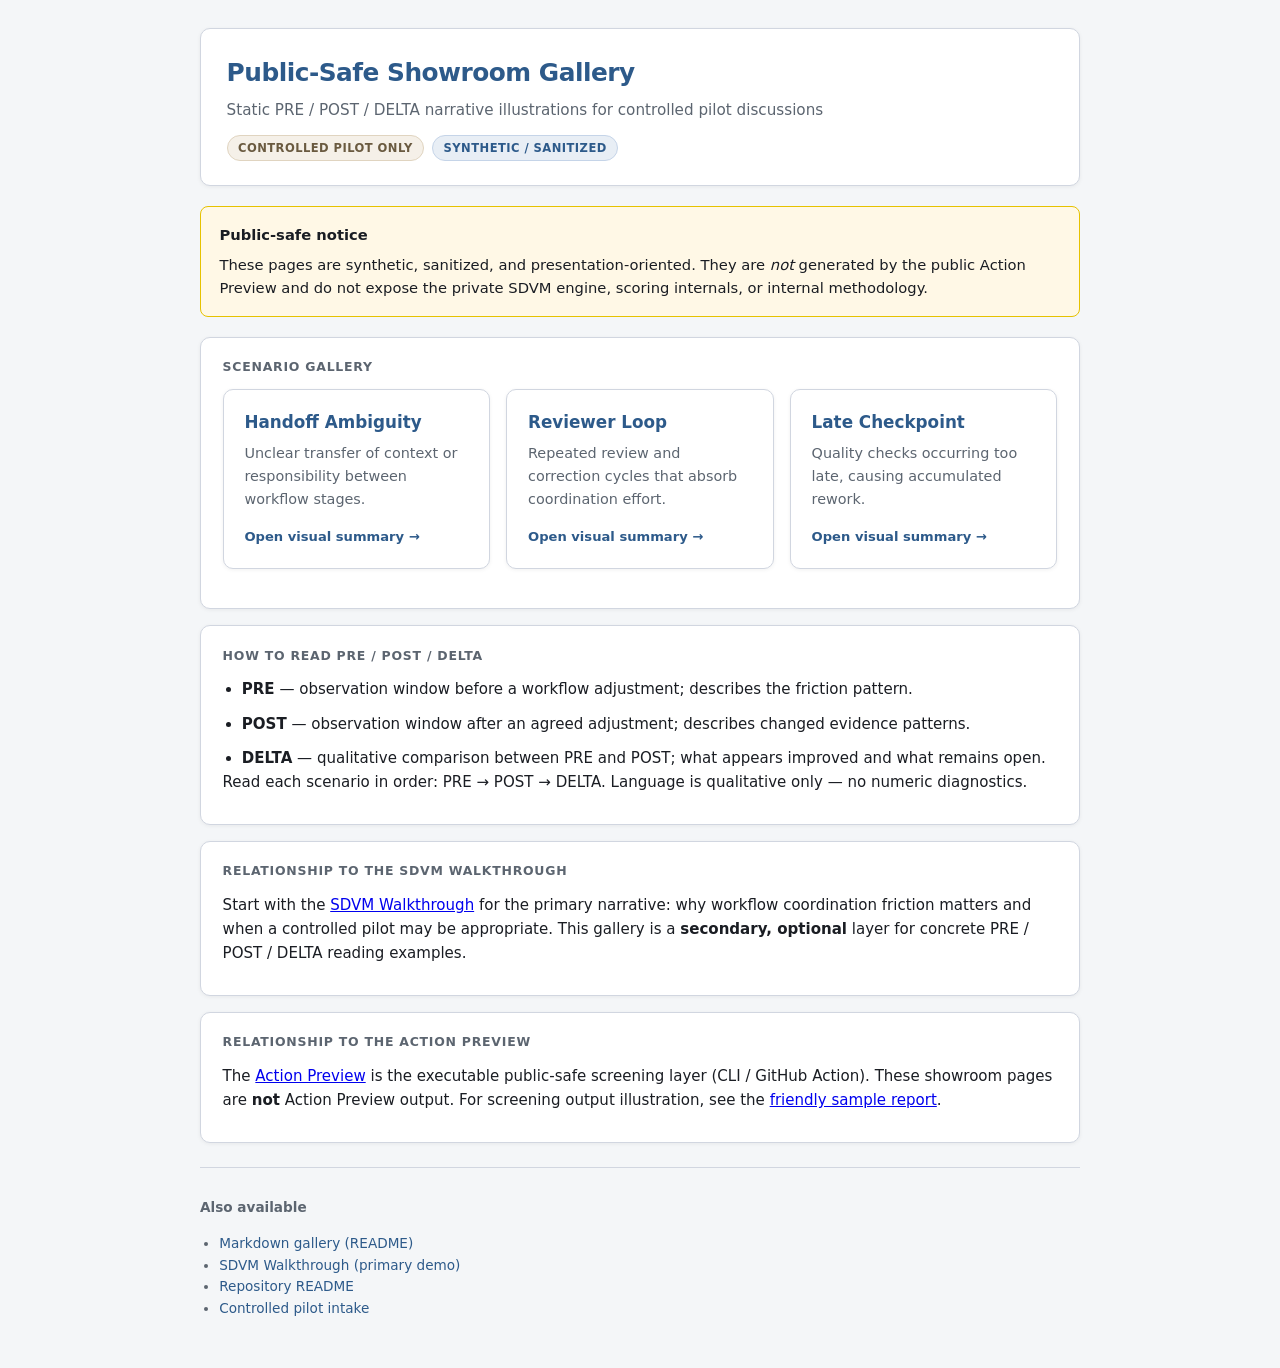
==== docs/demo/showroom/index.html @ 50a1cc12 "Add visual public-safe showroom reports Co-authored-by: Cursor <cursoragent@cursor.com>" ====
<!DOCTYPE html>
<html lang="en">
<head>
  <meta charset="utf-8">
  <meta name="viewport" content="width=device-width, initial-scale=1">
  <title>Public-Safe Showroom Gallery</title>
  <link rel="stylesheet" href="showroom.css">
</head>
<body>
  <div class="wrap">
    <header class="report-header">
      <h1>Public-Safe Showroom Gallery</h1>
      <p class="pathology">Static PRE / POST / DELTA narrative illustrations for controlled pilot discussions</p>
      <div class="meta">
        <span class="badge badge-pilot">Controlled pilot only</span>
        <span class="badge badge-pattern">Synthetic / sanitized</span>
      </div>
    </header>

    <div class="notice">
      <strong>Public-safe notice</strong>
      These pages are synthetic, sanitized, and presentation-oriented. They are <em>not</em> generated by the public Action Preview and do not expose the private SDVM engine, scoring internals, or internal methodology.
    </div>

    <section class="section">
      <h2>Scenario gallery</h2>
      <div class="scenario-grid">
        <a class="scenario-card" href="handoff_ambiguity/summary.html">
          <h3>Handoff Ambiguity</h3>
          <p>Unclear transfer of context or responsibility between workflow stages.</p>
          <span class="link-hint">Open visual summary →</span>
        </a>
        <a class="scenario-card" href="reviewer_loop/summary.html">
          <h3>Reviewer Loop</h3>
          <p>Repeated review and correction cycles that absorb coordination effort.</p>
          <span class="link-hint">Open visual summary →</span>
        </a>
        <a class="scenario-card" href="late_checkpoint/summary.html">
          <h3>Late Checkpoint</h3>
          <p>Quality checks occurring too late, causing accumulated rework.</p>
          <span class="link-hint">Open visual summary →</span>
        </a>
      </div>
    </section>

    <section class="section">
      <h2>How to read PRE / POST / DELTA</h2>
      <ul>
        <li><strong>PRE</strong> — observation window before a workflow adjustment; describes the friction pattern.</li>
        <li><strong>POST</strong> — observation window after an agreed adjustment; describes changed evidence patterns.</li>
        <li><strong>DELTA</strong> — qualitative comparison between PRE and POST; what appears improved and what remains open.</li>
      </ul>
      <p>Read each scenario in order: PRE → POST → DELTA. Language is qualitative only — no numeric diagnostics.</p>
    </section>

    <section class="section">
      <h2>Relationship to the SDVM walkthrough</h2>
      <p>Start with the <a href="../sdvm_walkthrough_demo.html">SDVM Walkthrough</a> for the primary narrative: why workflow coordination friction matters and when a controlled pilot may be appropriate. This gallery is a <strong>secondary, optional</strong> layer for concrete PRE / POST / DELTA reading examples.</p>
    </section>

    <section class="section">
      <h2>Relationship to the Action Preview</h2>
      <p>The <a href="../../../README.md">Action Preview</a> is the executable public-safe screening layer (CLI / GitHub Action). These showroom pages are <strong>not</strong> Action Preview output. For screening output illustration, see the <a href="../friendly_sample_report.html">friendly sample report</a>.</p>
    </section>

    <footer class="footer">
      <p><strong>Also available</strong></p>
      <ul>
        <li><a href="README.md">Markdown gallery (README)</a></li>
        <li><a href="../sdvm_walkthrough_demo.html">SDVM Walkthrough (primary demo)</a></li>
        <li><a href="../../../README.md">Repository README</a></li>
        <li><a href="https://sdvm.tech/pilot/intake/">Controlled pilot intake</a></li>
      </ul>
    </footer>
  </div>
</body>
</html>
---- docs/demo/showroom/showroom.css ----
:root {
  --bg: #f4f6f8;
  --surface: #ffffff;
  --elevated: #eef1f5;
  --text: #1a1d23;
  --muted: #5c6570;
  --border: #d1d6e0;
  --accent: #2d5a8a;
  --accent-soft: #e8eef5;
  --notice-bg: #fff8e6;
  --notice-border: #e6c200;
  --pre: #5a4a8a;
  --pre-bg: #f0edf8;
  --post: #2d6a4f;
  --post-bg: #e8f5ee;
  --delta: #8a5a2d;
  --delta-bg: #f8f0e8;
  --badge-neutral: #eef1f5;
  --shadow: 0 1px 4px rgba(0, 0, 0, 0.06);
  --radius: 10px;
  --font: system-ui, -apple-system, "Segoe UI", Roboto, sans-serif;
}

* { box-sizing: border-box; }

body {
  margin: 0;
  font-family: var(--font);
  background: var(--bg);
  color: var(--text);
  line-height: 1.6;
  font-size: 16px;
}

.wrap {
  max-width: 920px;
  margin: 0 auto;
  padding: 1.75rem 1.25rem 3rem;
}

.report-header {
  background: var(--surface);
  border: 1px solid var(--border);
  border-radius: var(--radius);
  padding: 1.5rem 1.6rem;
  margin-bottom: 1.25rem;
  box-shadow: var(--shadow);
}

.report-header h1 {
  margin: 0 0 0.35rem;
  font-size: 1.55rem;
  font-weight: 700;
  color: var(--accent);
  letter-spacing: -0.02em;
}

.report-header .pathology {
  margin: 0 0 0.75rem;
  font-size: 0.95rem;
  color: var(--muted);
}

.report-header .meta {
  display: flex;
  flex-wrap: wrap;
  gap: 0.5rem;
}

.notice {
  background: var(--notice-bg);
  border: 1px solid var(--notice-border);
  border-radius: 8px;
  padding: 1rem 1.15rem;
  margin-bottom: 1.25rem;
  font-size: 0.92rem;
}

.notice strong {
  display: block;
  margin-bottom: 0.35rem;
}

.badge {
  display: inline-block;
  padding: 0.2rem 0.65rem;
  border-radius: 999px;
  font-size: 0.72rem;
  font-weight: 600;
  letter-spacing: 0.04em;
  text-transform: uppercase;
  border: 1px solid var(--border);
  background: var(--badge-neutral);
  color: var(--muted);
}

.badge-pre { background: var(--pre-bg); color: var(--pre); border-color: #d4cce8; }
.badge-post { background: var(--post-bg); color: var(--post); border-color: #b8dcc8; }
.badge-delta { background: var(--delta-bg); color: var(--delta); border-color: #e0cdb8; }
.badge-pattern { background: var(--accent-soft); color: var(--accent); border-color: #c5d4e8; }
.badge-pilot { background: #f5f0e8; color: #6a5a40; border-color: #e0d4c0; }

.section {
  background: var(--surface);
  border: 1px solid var(--border);
  border-radius: var(--radius);
  padding: 1.2rem 1.35rem;
  margin-bottom: 1rem;
  box-shadow: var(--shadow);
}

.section h2 {
  margin: 0 0 0.75rem;
  font-size: 0.78rem;
  font-weight: 700;
  text-transform: uppercase;
  letter-spacing: 0.06em;
  color: var(--muted);
}

.section h3 {
  margin: 0 0 0.5rem;
  font-size: 1rem;
  font-weight: 600;
  color: var(--text);
}

.section p,
.section li {
  margin: 0 0 0.65rem;
  font-size: 0.94rem;
  color: var(--text);
}

.section ul {
  margin: 0;
  padding-left: 1.2rem;
}

.section li:last-child { margin-bottom: 0; }

.phase-grid {
  display: grid;
  grid-template-columns: repeat(auto-fit, minmax(240px, 1fr));
  gap: 1rem;
  margin-bottom: 1rem;
}

.phase-card {
  background: var(--surface);
  border: 1px solid var(--border);
  border-radius: var(--radius);
  padding: 1.1rem 1.2rem;
  box-shadow: var(--shadow);
}

.phase-card.pre { border-top: 3px solid var(--pre); }
.phase-card.post { border-top: 3px solid var(--post); }
.phase-card.delta { border-top: 3px solid var(--delta); }

.phase-card .phase-label {
  font-size: 0.72rem;
  font-weight: 700;
  letter-spacing: 0.08em;
  text-transform: uppercase;
  margin-bottom: 0.5rem;
}

.phase-card.pre .phase-label { color: var(--pre); }
.phase-card.post .phase-label { color: var(--post); }
.phase-card.delta .phase-label { color: var(--delta); }

.phase-card .status {
  display: inline-block;
  margin-bottom: 0.65rem;
  font-size: 0.8rem;
  font-weight: 600;
  color: var(--muted);
}

.phase-card p {
  margin: 0;
  font-size: 0.9rem;
  color: var(--muted);
}

.scenario-grid {
  display: grid;
  grid-template-columns: repeat(auto-fit, minmax(260px, 1fr));
  gap: 1rem;
  margin-bottom: 1.25rem;
}

.scenario-card {
  background: var(--surface);
  border: 1px solid var(--border);
  border-radius: var(--radius);
  padding: 1.2rem 1.3rem;
  box-shadow: var(--shadow);
  text-decoration: none;
  color: inherit;
  display: block;
  transition: border-color 0.15s ease;
}

.scenario-card:hover {
  border-color: var(--accent);
}

.scenario-card h3 {
  margin: 0 0 0.4rem;
  font-size: 1.05rem;
  color: var(--accent);
}

.scenario-card p {
  margin: 0 0 0.75rem;
  font-size: 0.9rem;
  color: var(--muted);
}

.scenario-card .link-hint {
  font-size: 0.82rem;
  font-weight: 600;
  color: var(--accent);
}

.footer {
  margin-top: 1.5rem;
  padding-top: 1rem;
  border-top: 1px solid var(--border);
  font-size: 0.85rem;
  color: var(--muted);
}

.footer a {
  color: var(--accent);
  text-decoration: none;
}

.footer a:hover { text-decoration: underline; }

.footer ul {
  margin: 0.5rem 0 0;
  padding-left: 1.2rem;
}

.limitations {
  background: var(--elevated);
  border-left: 3px solid var(--muted);
}

@media (max-width: 600px) {
  .wrap { padding: 1.25rem 1rem 2rem; }
  .report-header h1 { font-size: 1.3rem; }
}
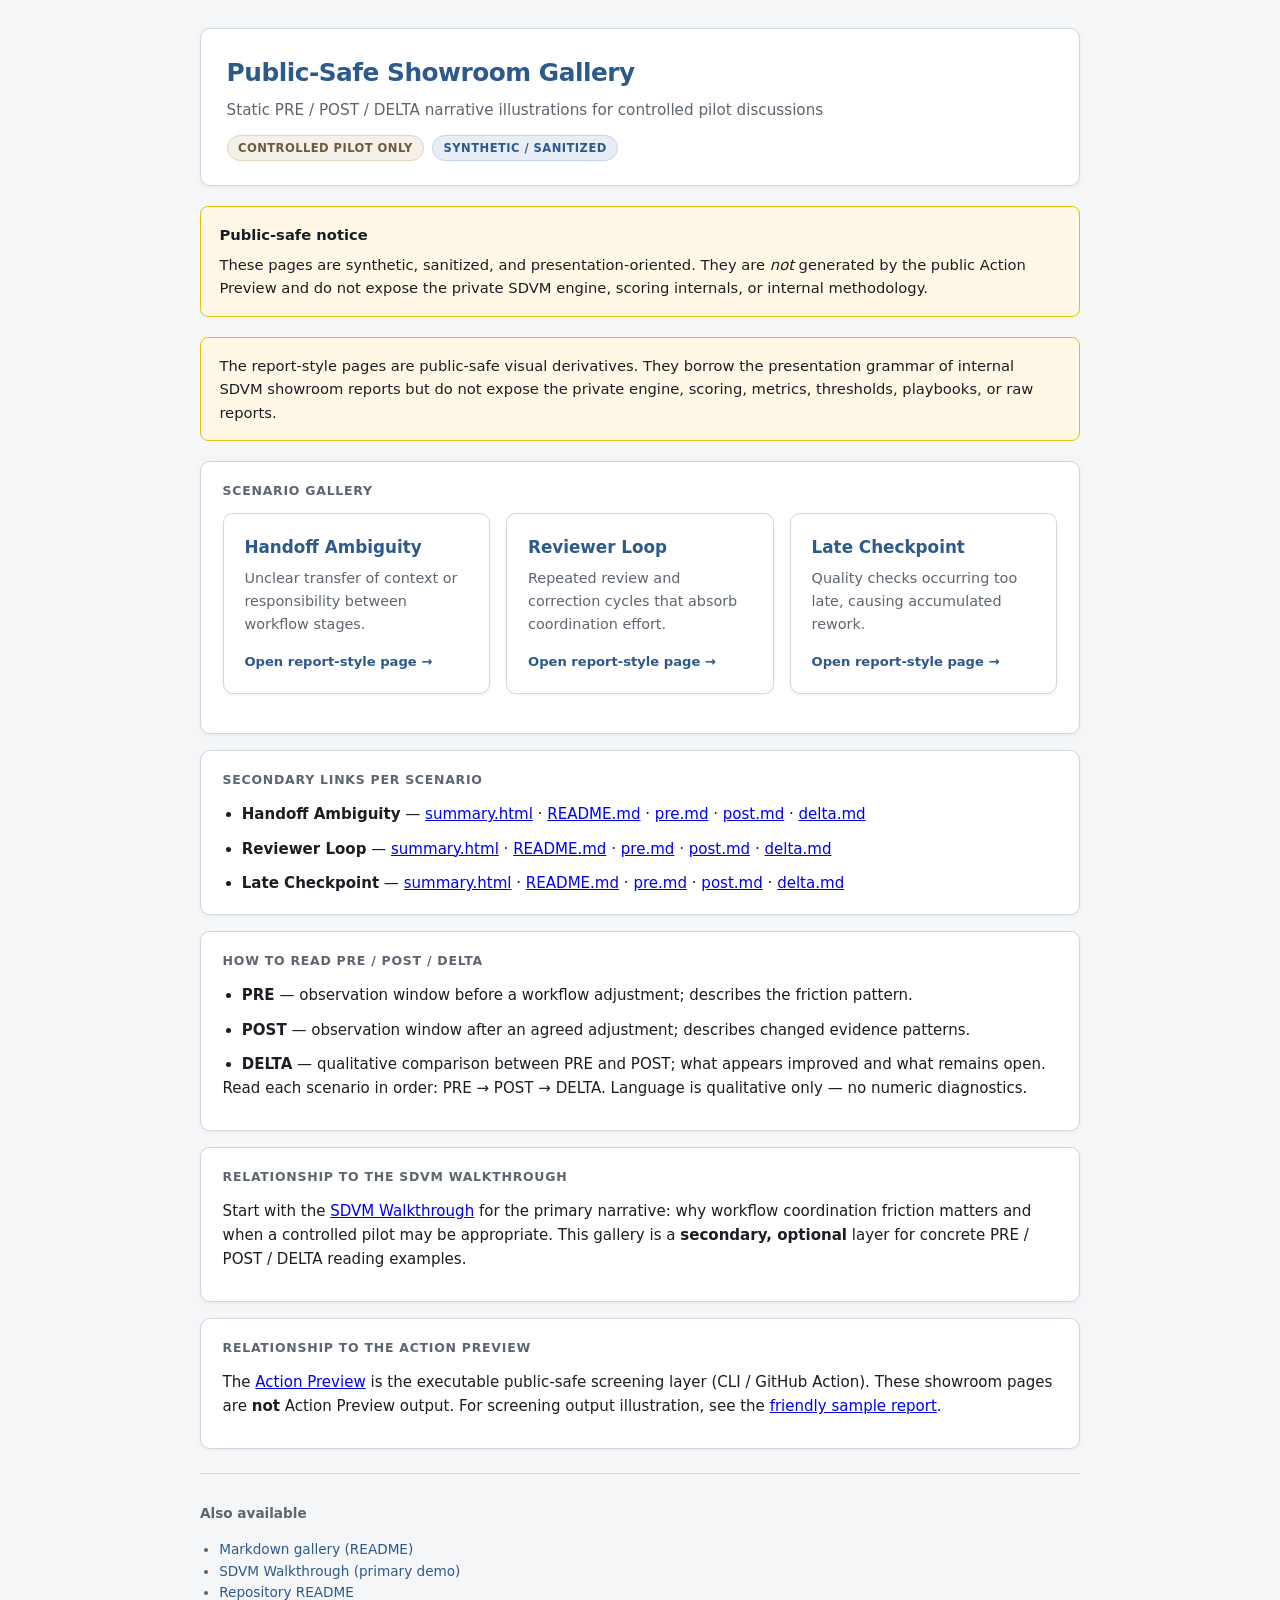
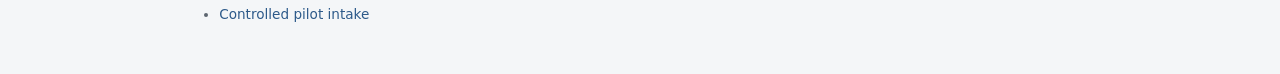
==== commit e454e5ef: "Add showroom-style public-safe report shell Introduce report-style HTML pages and CSS that approxima" ====
--- a/docs/demo/showroom/index.html
+++ b/docs/demo/showroom/index.html
@@ -22,25 +22,38 @@
       These pages are synthetic, sanitized, and presentation-oriented. They are <em>not</em> generated by the public Action Preview and do not expose the private SDVM engine, scoring internals, or internal methodology.
     </div>
 
+    <div class="notice" style="margin-top:12px">
+      The report-style pages are public-safe visual derivatives. They borrow the presentation grammar of internal SDVM showroom reports but do not expose the private engine, scoring, metrics, thresholds, playbooks, or raw reports.
+    </div>
+
     <section class="section">
       <h2>Scenario gallery</h2>
       <div class="scenario-grid">
-        <a class="scenario-card" href="handoff_ambiguity/summary.html">
+        <a class="scenario-card" href="handoff_ambiguity/report.html">
           <h3>Handoff Ambiguity</h3>
           <p>Unclear transfer of context or responsibility between workflow stages.</p>
-          <span class="link-hint">Open visual summary →</span>
+          <span class="link-hint">Open report-style page →</span>
         </a>
-        <a class="scenario-card" href="reviewer_loop/summary.html">
+        <a class="scenario-card" href="reviewer_loop/report.html">
           <h3>Reviewer Loop</h3>
           <p>Repeated review and correction cycles that absorb coordination effort.</p>
-          <span class="link-hint">Open visual summary →</span>
+          <span class="link-hint">Open report-style page →</span>
         </a>
-        <a class="scenario-card" href="late_checkpoint/summary.html">
+        <a class="scenario-card" href="late_checkpoint/report.html">
           <h3>Late Checkpoint</h3>
           <p>Quality checks occurring too late, causing accumulated rework.</p>
-          <span class="link-hint">Open visual summary →</span>
+          <span class="link-hint">Open report-style page →</span>
         </a>
       </div>
+    </section>
+
+    <section class="section">
+      <h2>Secondary links per scenario</h2>
+      <ul>
+        <li><strong>Handoff Ambiguity</strong> — <a href="handoff_ambiguity/summary.html">summary.html</a> · <a href="handoff_ambiguity/README.md">README.md</a> · <a href="handoff_ambiguity/pre.md">pre.md</a> · <a href="handoff_ambiguity/post.md">post.md</a> · <a href="handoff_ambiguity/delta.md">delta.md</a></li>
+        <li><strong>Reviewer Loop</strong> — <a href="reviewer_loop/summary.html">summary.html</a> · <a href="reviewer_loop/README.md">README.md</a> · <a href="reviewer_loop/pre.md">pre.md</a> · <a href="reviewer_loop/post.md">post.md</a> · <a href="reviewer_loop/delta.md">delta.md</a></li>
+        <li><strong>Late Checkpoint</strong> — <a href="late_checkpoint/summary.html">summary.html</a> · <a href="late_checkpoint/README.md">README.md</a> · <a href="late_checkpoint/pre.md">pre.md</a> · <a href="late_checkpoint/post.md">post.md</a> · <a href="late_checkpoint/delta.md">delta.md</a></li>
+      </ul>
     </section>
 
     <section class="section">
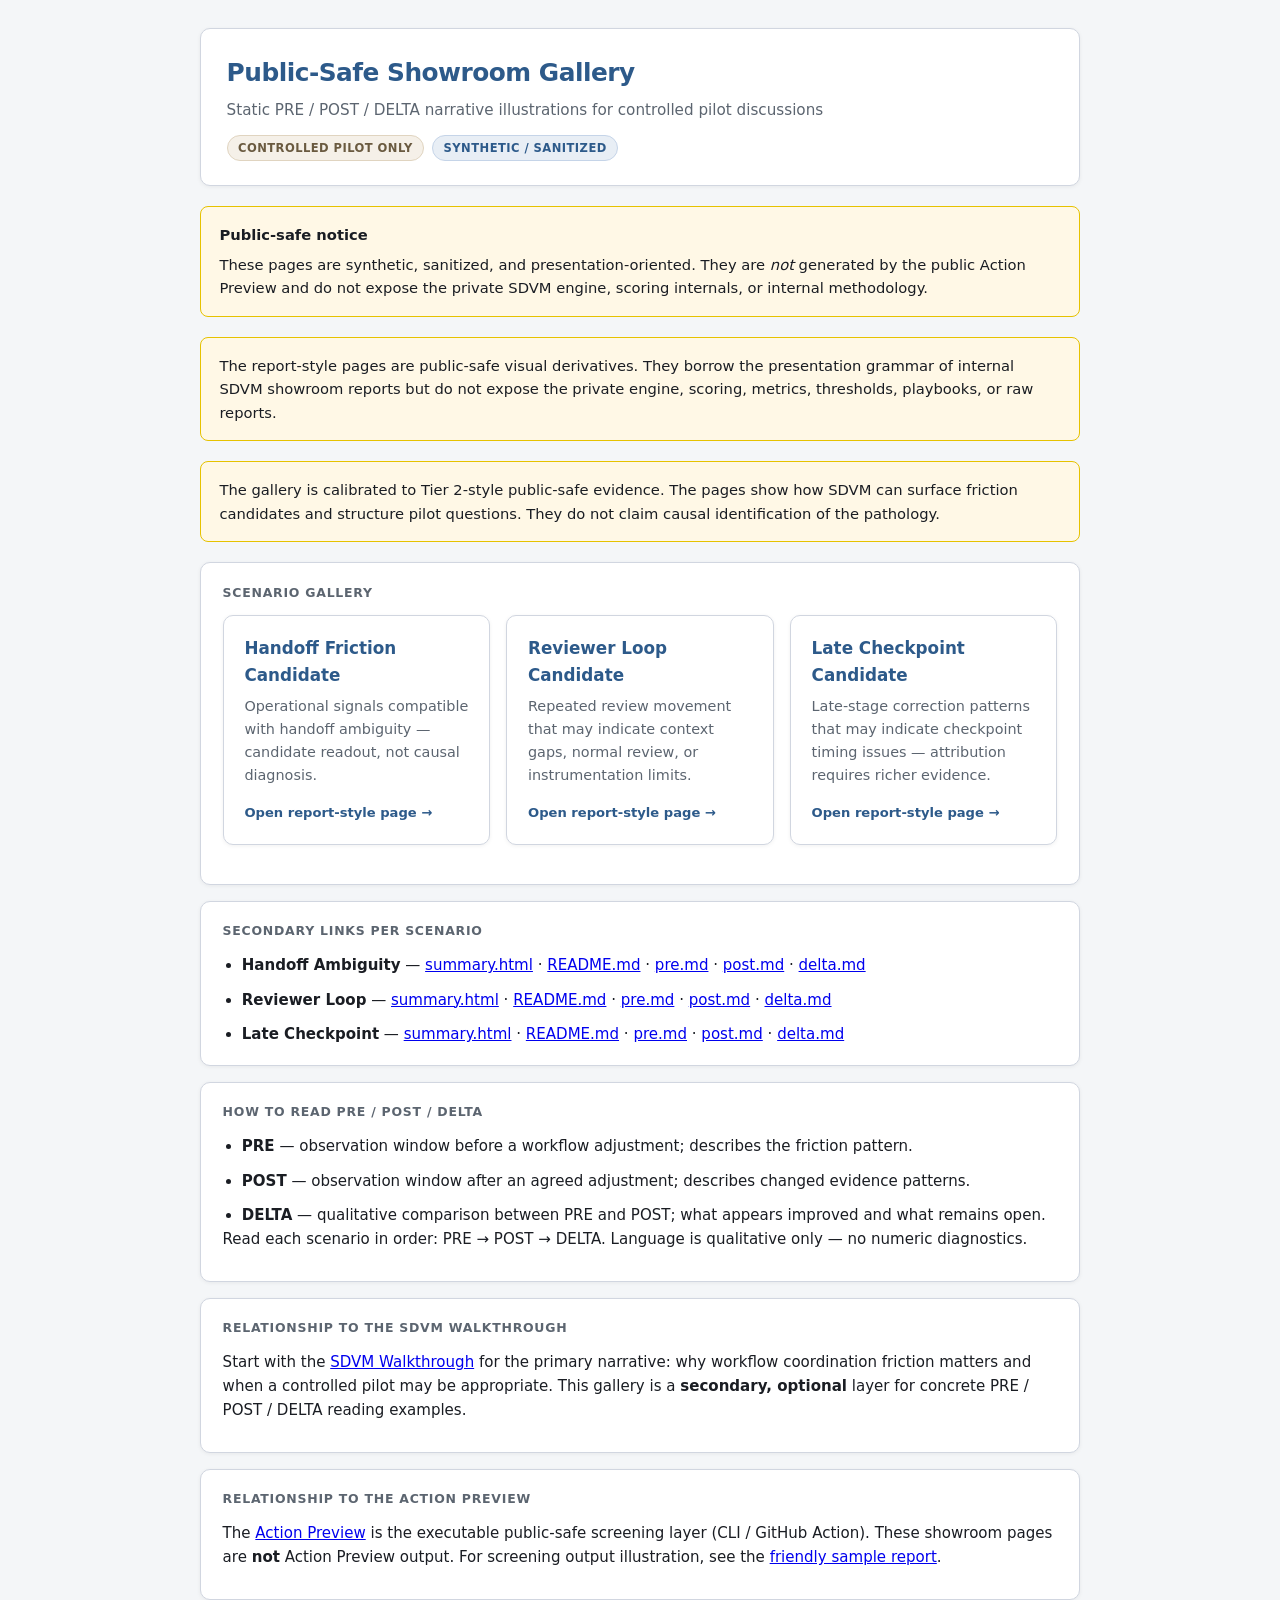
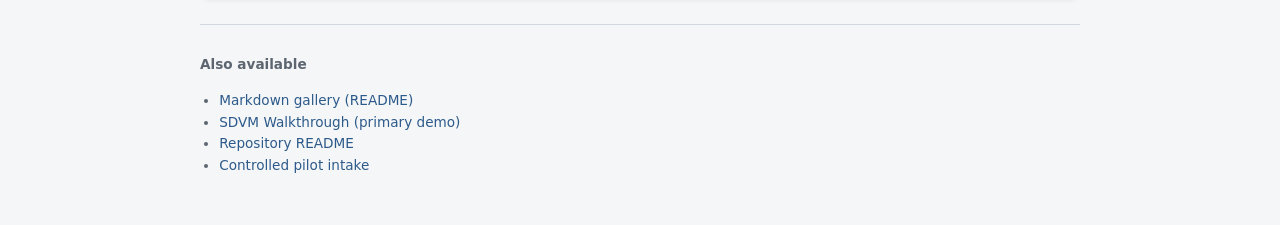
==== commit 49446ae8: "Calibrate showroom reports to Tier 2 evidence Reframe report-shell wording as candidate readouts wit" ====
--- a/docs/demo/showroom/index.html
+++ b/docs/demo/showroom/index.html
@@ -26,22 +26,26 @@
       The report-style pages are public-safe visual derivatives. They borrow the presentation grammar of internal SDVM showroom reports but do not expose the private engine, scoring, metrics, thresholds, playbooks, or raw reports.
     </div>
 
+    <div class="notice" style="margin-top:12px">
+      The gallery is calibrated to Tier 2-style public-safe evidence. The pages show how SDVM can surface friction candidates and structure pilot questions. They do not claim causal identification of the pathology.
+    </div>
+
     <section class="section">
       <h2>Scenario gallery</h2>
       <div class="scenario-grid">
         <a class="scenario-card" href="handoff_ambiguity/report.html">
-          <h3>Handoff Ambiguity</h3>
-          <p>Unclear transfer of context or responsibility between workflow stages.</p>
+          <h3>Handoff Friction Candidate</h3>
+          <p>Operational signals compatible with handoff ambiguity — candidate readout, not causal diagnosis.</p>
           <span class="link-hint">Open report-style page →</span>
         </a>
         <a class="scenario-card" href="reviewer_loop/report.html">
-          <h3>Reviewer Loop</h3>
-          <p>Repeated review and correction cycles that absorb coordination effort.</p>
+          <h3>Reviewer Loop Candidate</h3>
+          <p>Repeated review movement that may indicate context gaps, normal review, or instrumentation limits.</p>
           <span class="link-hint">Open report-style page →</span>
         </a>
         <a class="scenario-card" href="late_checkpoint/report.html">
-          <h3>Late Checkpoint</h3>
-          <p>Quality checks occurring too late, causing accumulated rework.</p>
+          <h3>Late Checkpoint Candidate</h3>
+          <p>Late-stage correction patterns that may indicate checkpoint timing issues — attribution requires richer evidence.</p>
           <span class="link-hint">Open report-style page →</span>
         </a>
       </div>
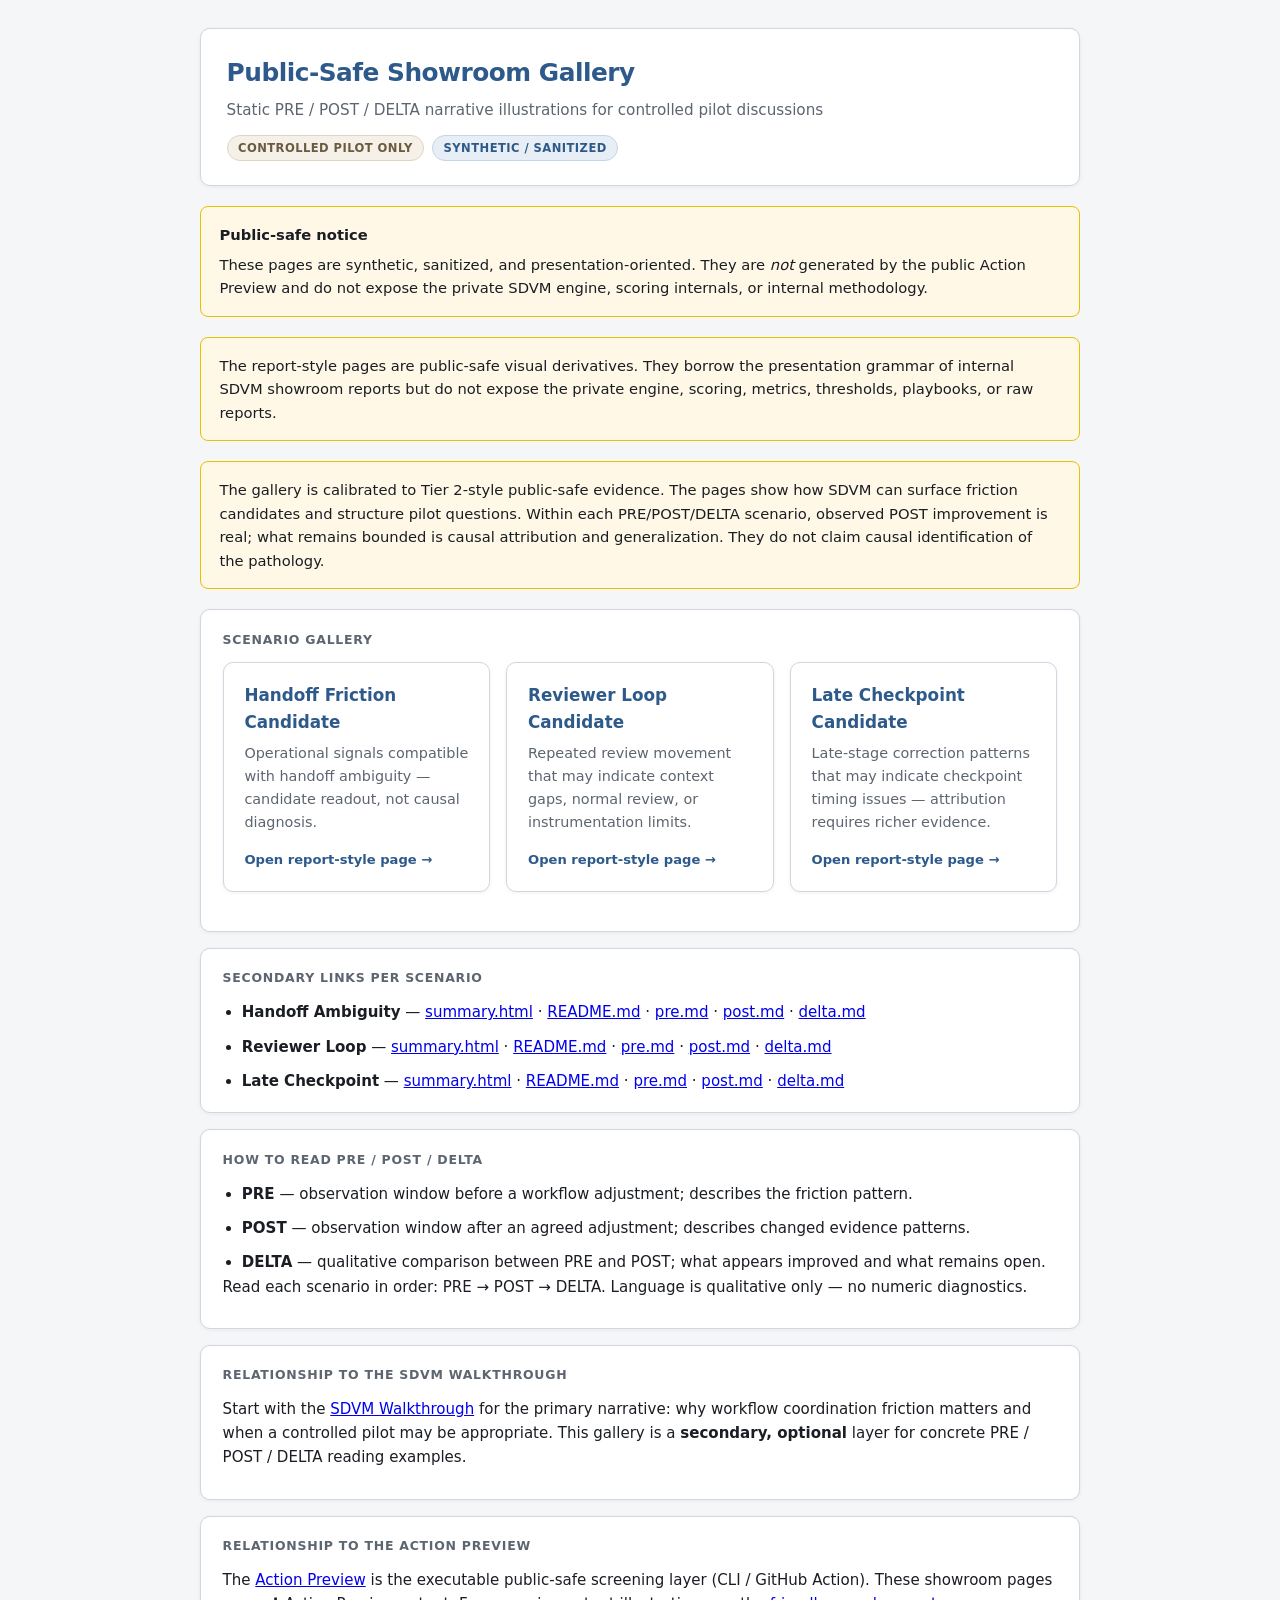
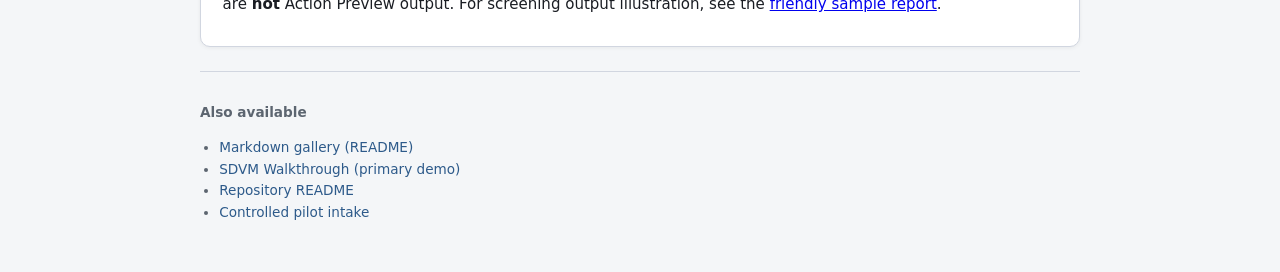
==== commit 950ba509: "Clarify observed POST improvements in showroom reports Distinguish observed PRE/POST movement within" ====
--- a/docs/demo/showroom/index.html
+++ b/docs/demo/showroom/index.html
@@ -27,7 +27,7 @@
     </div>
 
     <div class="notice" style="margin-top:12px">
-      The gallery is calibrated to Tier 2-style public-safe evidence. The pages show how SDVM can surface friction candidates and structure pilot questions. They do not claim causal identification of the pathology.
+      The gallery is calibrated to Tier 2-style public-safe evidence. The pages show how SDVM can surface friction candidates and structure pilot questions. Within each PRE/POST/DELTA scenario, observed POST improvement is real; what remains bounded is causal attribution and generalization. They do not claim causal identification of the pathology.
     </div>
 
     <section class="section">
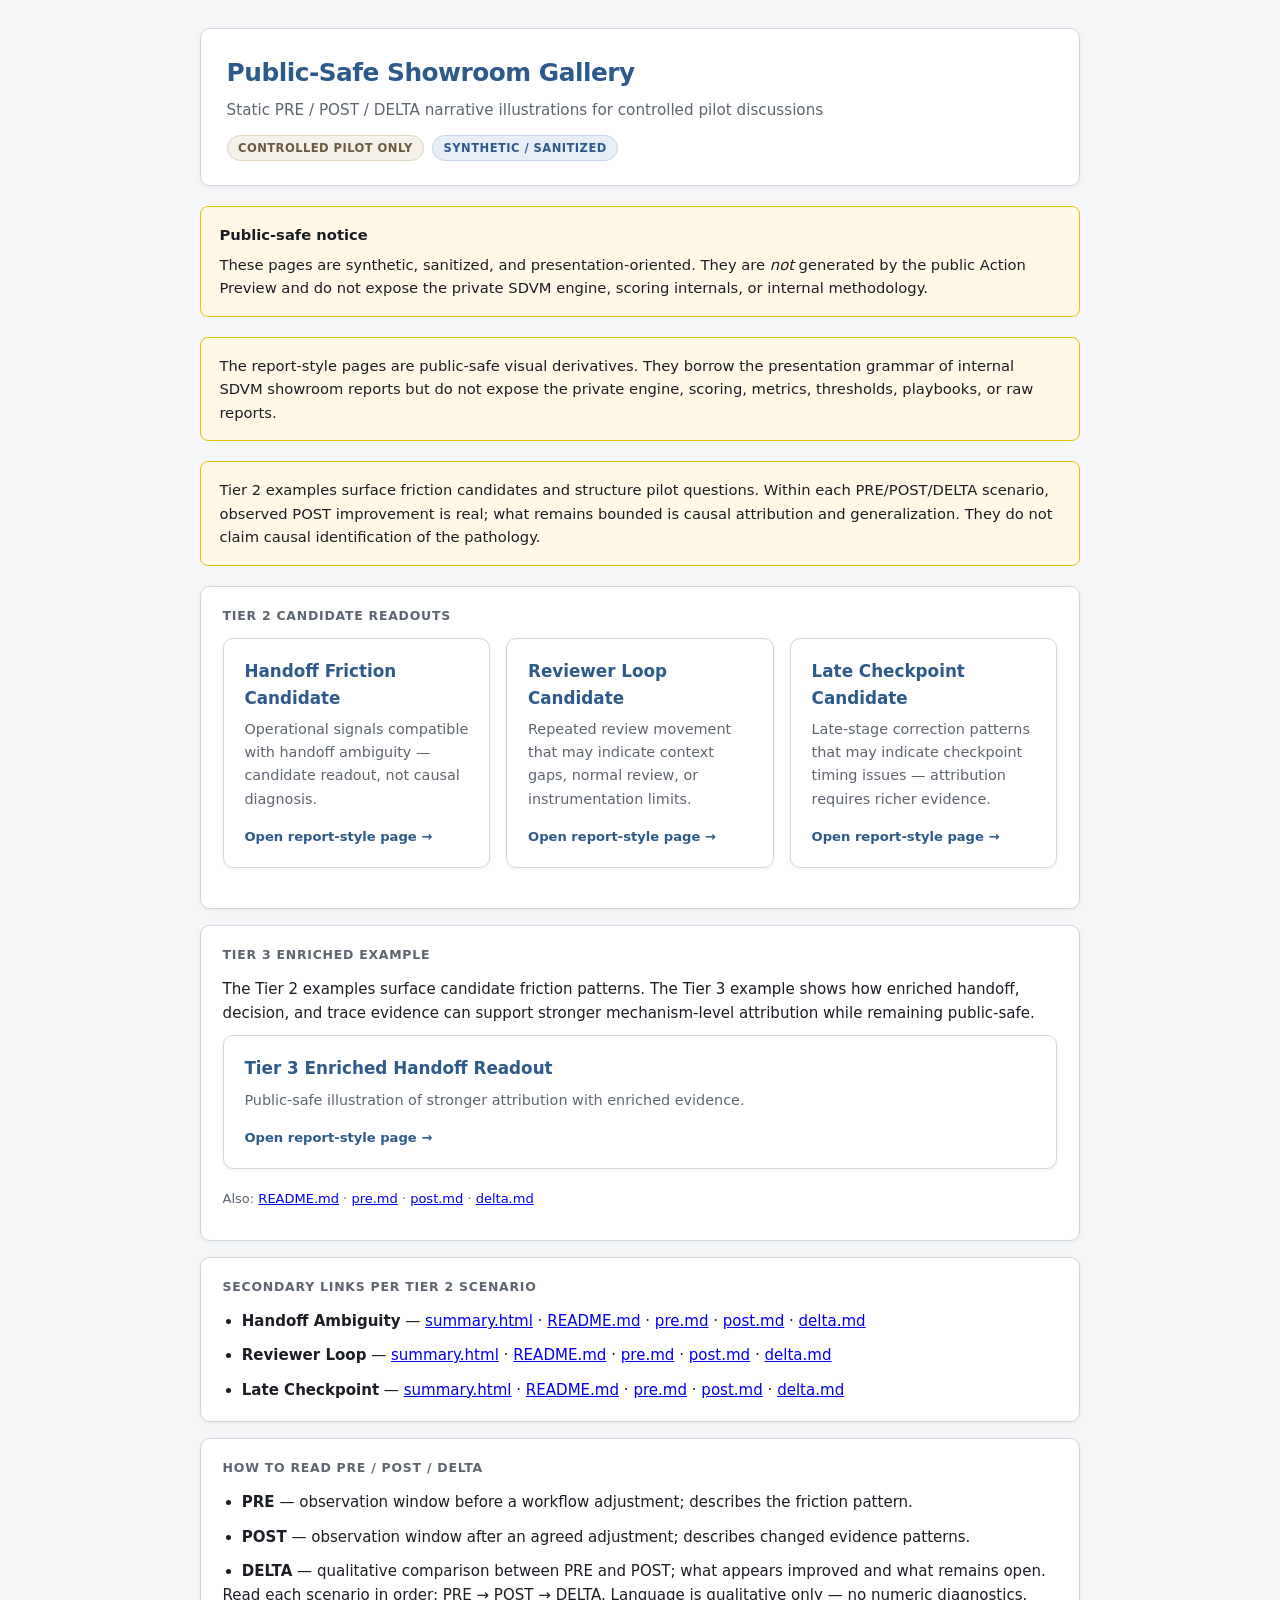
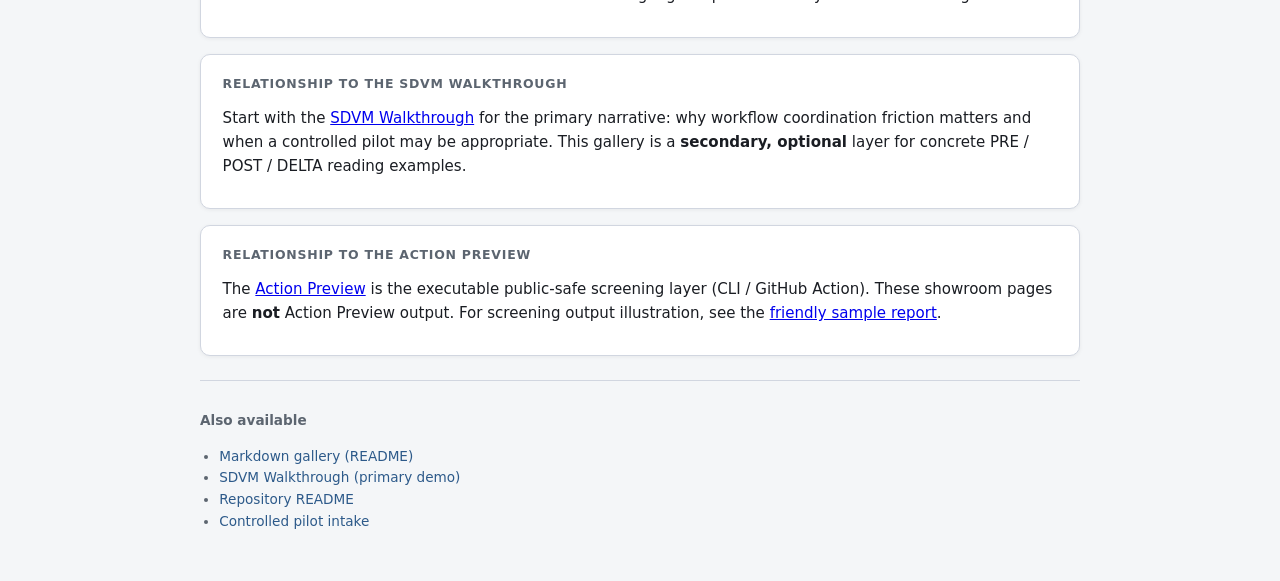
==== commit 23660589: "Add Tier 3 enriched showroom example Introduce a public-safe Tier 3-style handoff readout contrastin" ====
--- a/docs/demo/showroom/index.html
+++ b/docs/demo/showroom/index.html
@@ -27,11 +27,11 @@
     </div>
 
     <div class="notice" style="margin-top:12px">
-      The gallery is calibrated to Tier 2-style public-safe evidence. The pages show how SDVM can surface friction candidates and structure pilot questions. Within each PRE/POST/DELTA scenario, observed POST improvement is real; what remains bounded is causal attribution and generalization. They do not claim causal identification of the pathology.
+      Tier 2 examples surface friction candidates and structure pilot questions. Within each PRE/POST/DELTA scenario, observed POST improvement is real; what remains bounded is causal attribution and generalization. They do not claim causal identification of the pathology.
     </div>
 
     <section class="section">
-      <h2>Scenario gallery</h2>
+      <h2>Tier 2 candidate readouts</h2>
       <div class="scenario-grid">
         <a class="scenario-card" href="handoff_ambiguity/report.html">
           <h3>Handoff Friction Candidate</h3>
@@ -52,7 +52,25 @@
     </section>
 
     <section class="section">
-      <h2>Secondary links per scenario</h2>
+      <h2>Tier 3 enriched example</h2>
+      <p>The Tier 2 examples surface candidate friction patterns. The Tier 3 example shows how enriched handoff, decision, and trace evidence can support stronger mechanism-level attribution while remaining public-safe.</p>
+      <div class="scenario-grid">
+        <a class="scenario-card" href="tier3_enriched_handoff/report.html">
+          <h3>Tier 3 Enriched Handoff Readout</h3>
+          <p>Public-safe illustration of stronger attribution with enriched evidence.</p>
+          <span class="link-hint">Open report-style page →</span>
+        </a>
+      </div>
+      <p style="margin-top:12px;font-size:13px;color:var(--text-muted, #5c6370)">
+        Also: <a href="tier3_enriched_handoff/README.md">README.md</a> ·
+        <a href="tier3_enriched_handoff/pre.md">pre.md</a> ·
+        <a href="tier3_enriched_handoff/post.md">post.md</a> ·
+        <a href="tier3_enriched_handoff/delta.md">delta.md</a>
+      </p>
+    </section>
+
+    <section class="section">
+      <h2>Secondary links per Tier 2 scenario</h2>
       <ul>
         <li><strong>Handoff Ambiguity</strong> — <a href="handoff_ambiguity/summary.html">summary.html</a> · <a href="handoff_ambiguity/README.md">README.md</a> · <a href="handoff_ambiguity/pre.md">pre.md</a> · <a href="handoff_ambiguity/post.md">post.md</a> · <a href="handoff_ambiguity/delta.md">delta.md</a></li>
         <li><strong>Reviewer Loop</strong> — <a href="reviewer_loop/summary.html">summary.html</a> · <a href="reviewer_loop/README.md">README.md</a> · <a href="reviewer_loop/pre.md">pre.md</a> · <a href="reviewer_loop/post.md">post.md</a> · <a href="reviewer_loop/delta.md">delta.md</a></li>
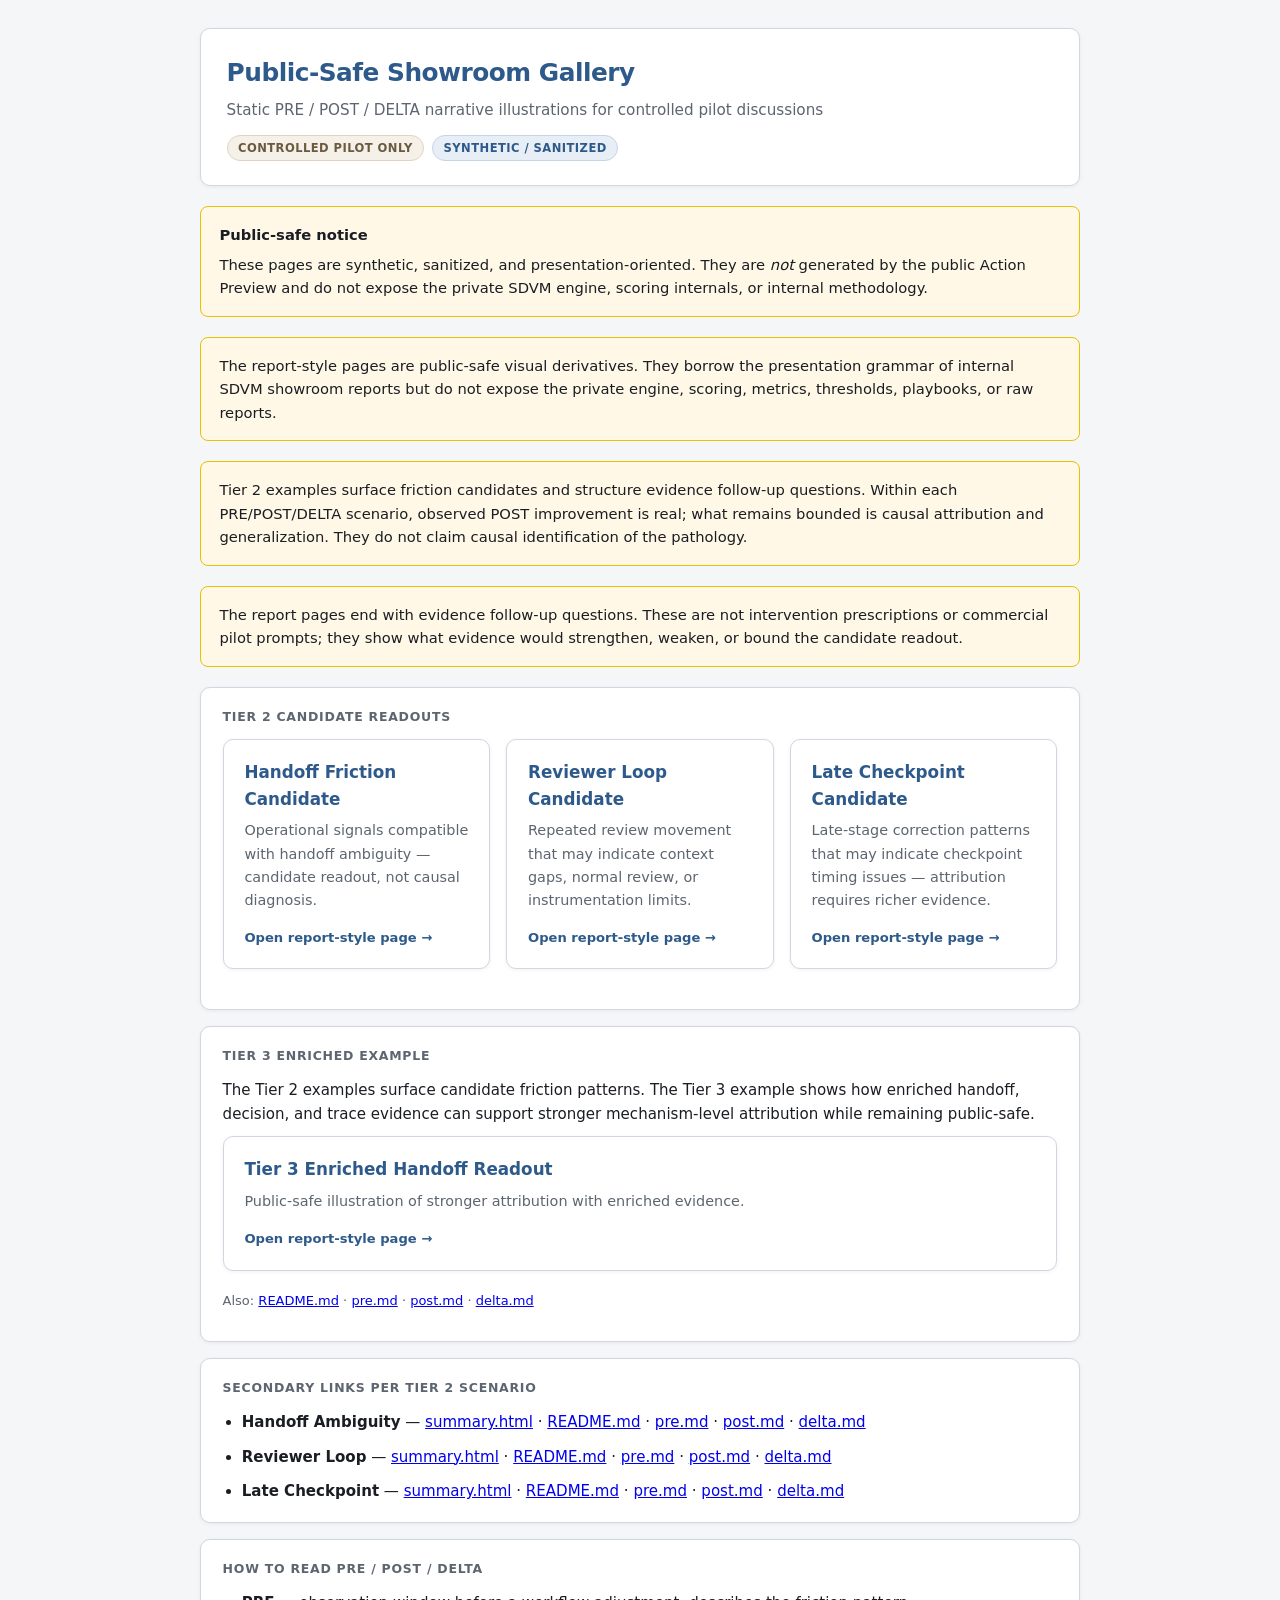
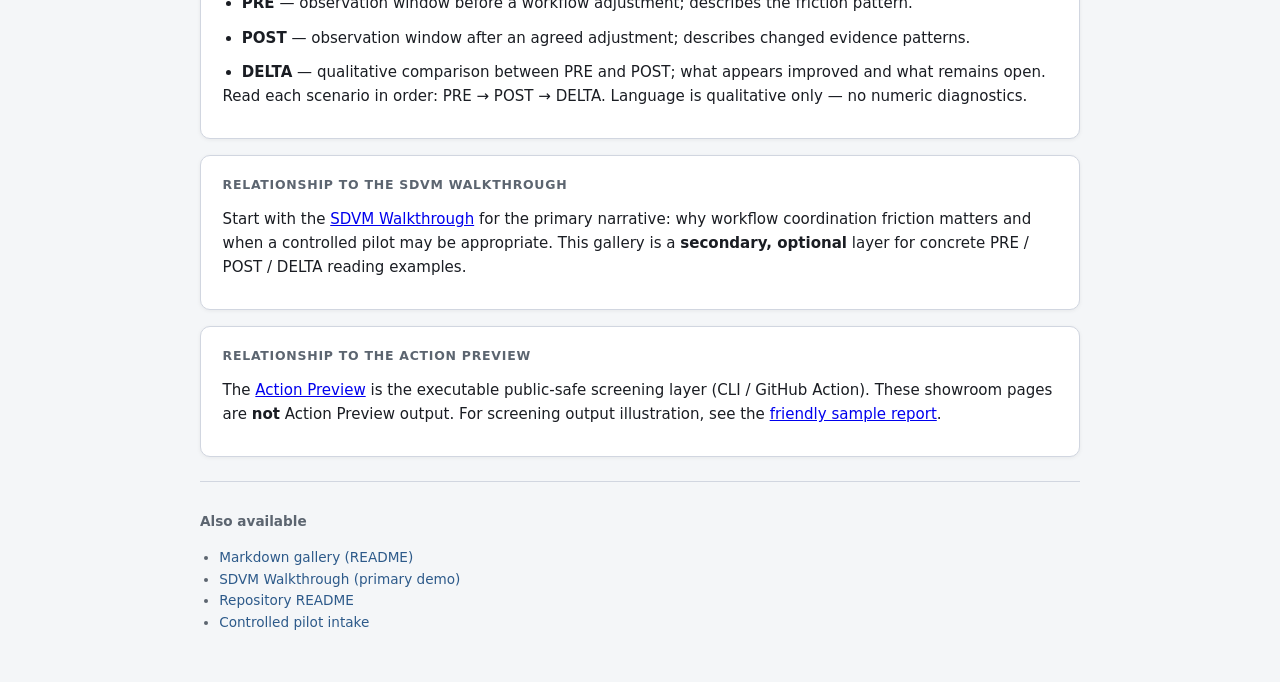
==== commit 67baf5a2: "Reframe showroom follow-up as evidence planning Rename final report sections to evidence follow-up o" ====
--- a/docs/demo/showroom/index.html
+++ b/docs/demo/showroom/index.html
@@ -27,7 +27,11 @@
     </div>
 
     <div class="notice" style="margin-top:12px">
-      Tier 2 examples surface friction candidates and structure pilot questions. Within each PRE/POST/DELTA scenario, observed POST improvement is real; what remains bounded is causal attribution and generalization. They do not claim causal identification of the pathology.
+      Tier 2 examples surface friction candidates and structure evidence follow-up questions. Within each PRE/POST/DELTA scenario, observed POST improvement is real; what remains bounded is causal attribution and generalization. They do not claim causal identification of the pathology.
+    </div>
+
+    <div class="notice" style="margin-top:12px">
+      The report pages end with evidence follow-up questions. These are not intervention prescriptions or commercial pilot prompts; they show what evidence would strengthen, weaken, or bound the candidate readout.
     </div>
 
     <section class="section">
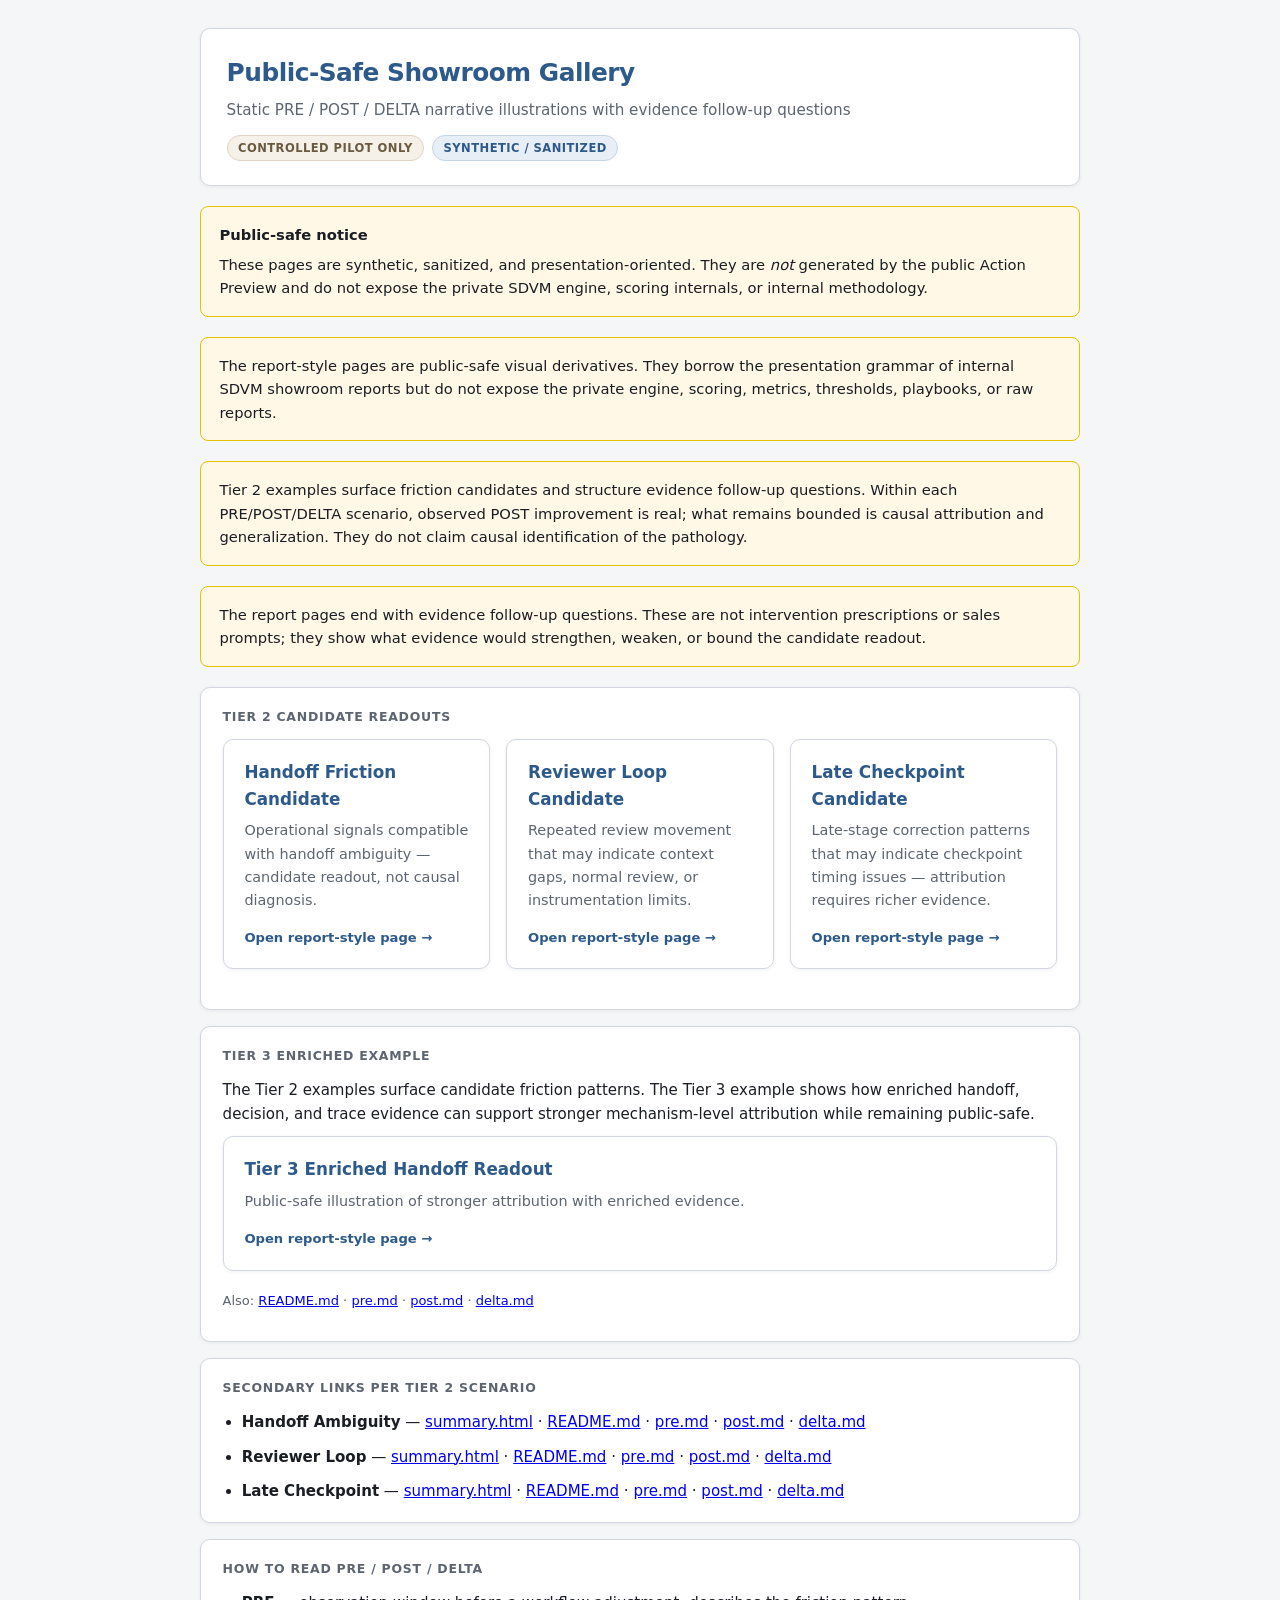
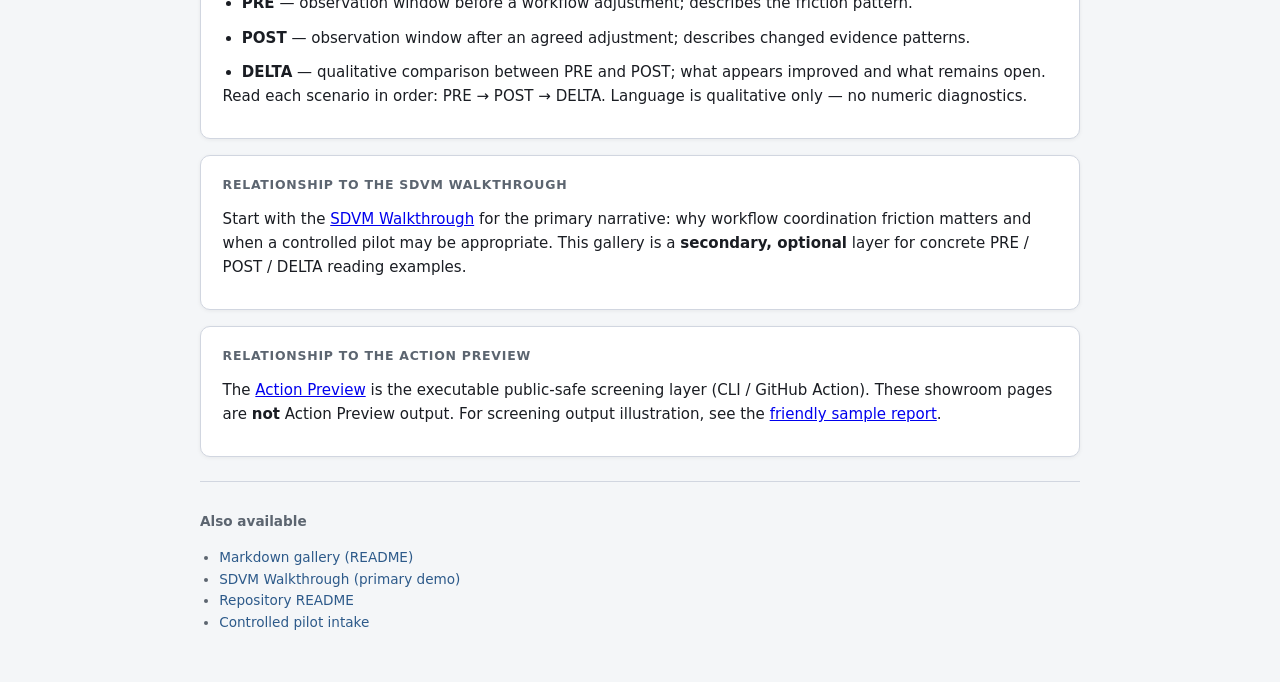
==== commit 087612e0: "Remove pilot discussion wording from showroom docs Replace remaining pilot-discussion phrasing with " ====
--- a/docs/demo/showroom/index.html
+++ b/docs/demo/showroom/index.html
@@ -10,7 +10,7 @@
   <div class="wrap">
     <header class="report-header">
       <h1>Public-Safe Showroom Gallery</h1>
-      <p class="pathology">Static PRE / POST / DELTA narrative illustrations for controlled pilot discussions</p>
+      <p class="pathology">Static PRE / POST / DELTA narrative illustrations with evidence follow-up questions</p>
       <div class="meta">
         <span class="badge badge-pilot">Controlled pilot only</span>
         <span class="badge badge-pattern">Synthetic / sanitized</span>
@@ -31,7 +31,7 @@
     </div>
 
     <div class="notice" style="margin-top:12px">
-      The report pages end with evidence follow-up questions. These are not intervention prescriptions or commercial pilot prompts; they show what evidence would strengthen, weaken, or bound the candidate readout.
+      The report pages end with evidence follow-up questions. These are not intervention prescriptions or sales prompts; they show what evidence would strengthen, weaken, or bound the candidate readout.
     </div>
 
     <section class="section">
